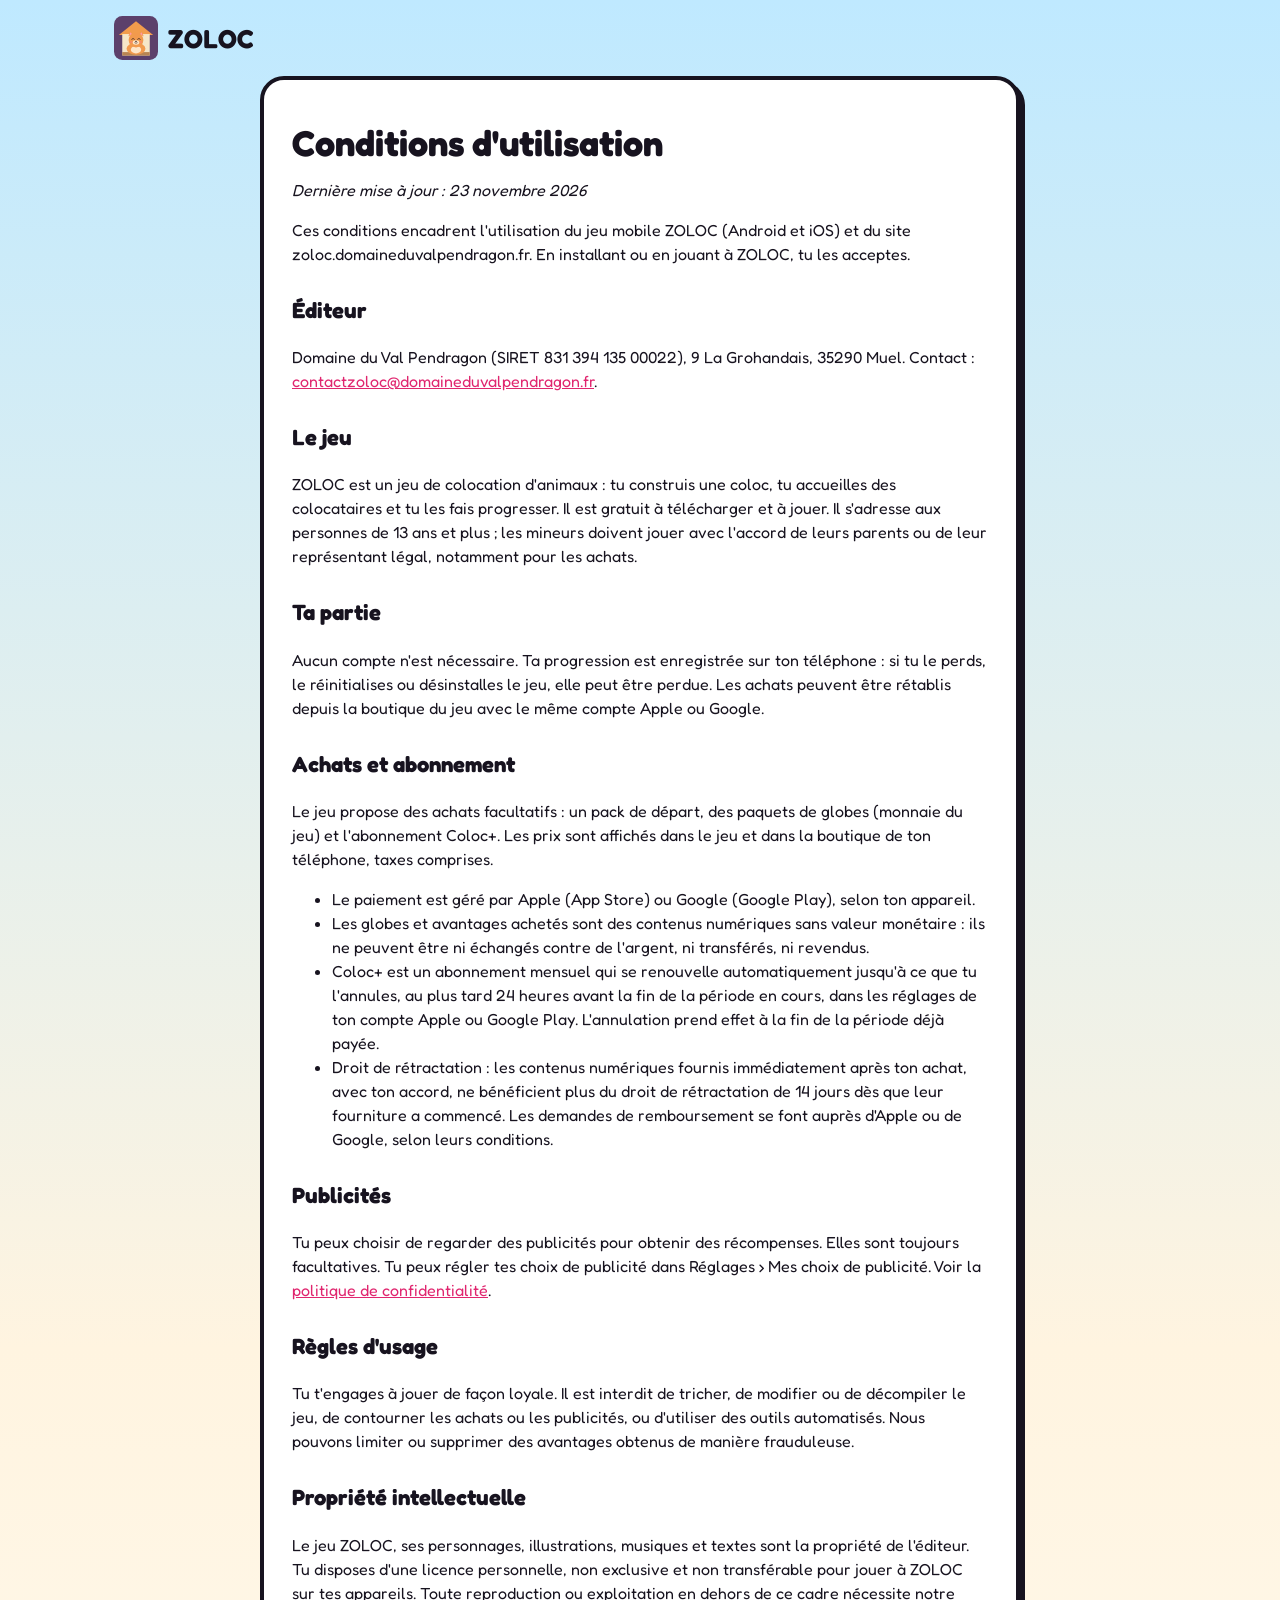
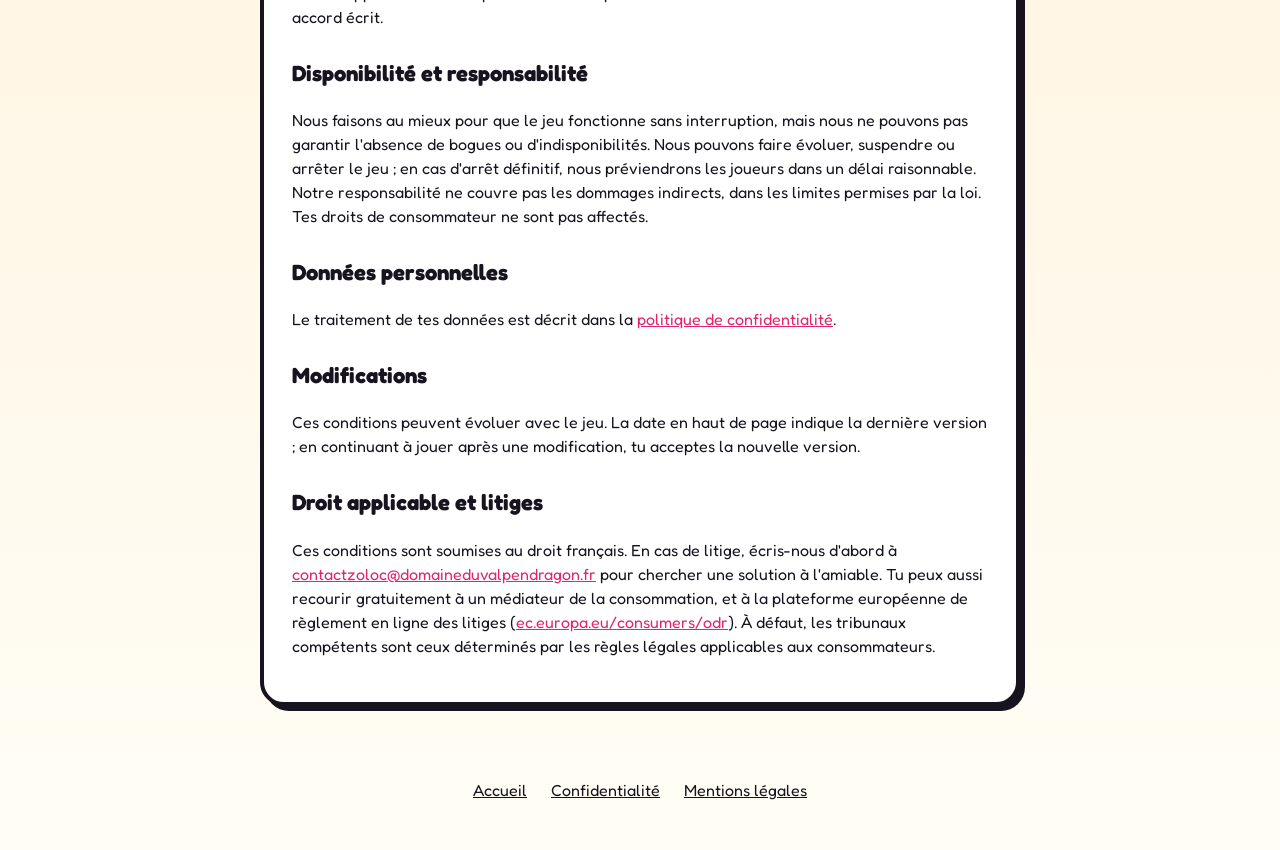
==== conditions.html @ 9883f8b0 "Site : conditions d'utilisation" ====
<!doctype html>
<html lang="fr">
<head>
<meta charset="utf-8">
<meta name="viewport" content="width=device-width, initial-scale=1">
<title>Conditions d'utilisation – ZOLOC</title>
<link rel="icon" href="img/icone.svg">
<link href="https://fonts.googleapis.com/css2?family=Fredoka:wght@400;600;700&display=swap" rel="stylesheet">
<link rel="stylesheet" href="style.css?v=2">
</head>
<body>
<header class="haut">
  <a class="marque" href="/"><img src="img/icone.svg" alt="" width="44" height="44">ZOLOC</a>
</header>
<main class="texte">
<h1>Conditions d'utilisation</h1>
<p><em>Dernière mise à jour : 23 novembre 2026</em></p>

<p>Ces conditions encadrent l'utilisation du jeu mobile ZOLOC (Android et iOS) et du site zoloc.domaineduvalpendragon.fr.
En installant ou en jouant à ZOLOC, tu les acceptes.</p>

<h2>Éditeur</h2>
<p>Domaine du Val Pendragon (SIRET 831 394 135 00022), 9 La Grohandais, 35290 Muel.
Contact : <a href="mailto:contactzoloc@domaineduvalpendragon.fr">contactzoloc@domaineduvalpendragon.fr</a>.</p>

<h2>Le jeu</h2>
<p>ZOLOC est un jeu de colocation d'animaux : tu construis une coloc, tu accueilles des colocataires et tu les fais progresser.
Il est gratuit à télécharger et à jouer. Il s'adresse aux personnes de 13 ans et plus ; les mineurs doivent jouer
avec l'accord de leurs parents ou de leur représentant légal, notamment pour les achats.</p>

<h2>Ta partie</h2>
<p>Aucun compte n'est nécessaire. Ta progression est enregistrée sur ton téléphone : si tu le perds, le réinitialises
ou désinstalles le jeu, elle peut être perdue. Les achats peuvent être rétablis depuis la boutique du jeu
avec le même compte Apple ou Google.</p>

<h2>Achats et abonnement</h2>
<p>Le jeu propose des achats facultatifs : un pack de départ, des paquets de globes (monnaie du jeu) et l'abonnement Coloc+.
Les prix sont affichés dans le jeu et dans la boutique de ton téléphone, taxes comprises.</p>
<ul>
<li>Le paiement est géré par Apple (App Store) ou Google (Google Play), selon ton appareil.</li>
<li>Les globes et avantages achetés sont des contenus numériques sans valeur monétaire : ils ne peuvent être ni échangés
contre de l'argent, ni transférés, ni revendus.</li>
<li>Coloc+ est un abonnement mensuel qui se renouvelle automatiquement jusqu'à ce que tu l'annules, au plus tard
24 heures avant la fin de la période en cours, dans les réglages de ton compte Apple ou Google Play. L'annulation
prend effet à la fin de la période déjà payée.</li>
<li>Droit de rétractation : les contenus numériques fournis immédiatement après ton achat, avec ton accord, ne
bénéficient plus du droit de rétractation de 14 jours dès que leur fourniture a commencé. Les demandes de remboursement
se font auprès d'Apple ou de Google, selon leurs conditions.</li>
</ul>

<h2>Publicités</h2>
<p>Tu peux choisir de regarder des publicités pour obtenir des récompenses. Elles sont toujours facultatives.
Tu peux régler tes choix de publicité dans Réglages › Mes choix de publicité. Voir la
<a href="confidentialite.html">politique de confidentialité</a>.</p>

<h2>Règles d'usage</h2>
<p>Tu t'engages à jouer de façon loyale. Il est interdit de tricher, de modifier ou de décompiler le jeu,
de contourner les achats ou les publicités, ou d'utiliser des outils automatisés. Nous pouvons limiter ou
supprimer des avantages obtenus de manière frauduleuse.</p>

<h2>Propriété intellectuelle</h2>
<p>Le jeu ZOLOC, ses personnages, illustrations, musiques et textes sont la propriété de l'éditeur. Tu disposes d'une
licence personnelle, non exclusive et non transférable pour jouer à ZOLOC sur tes appareils. Toute reproduction
ou exploitation en dehors de ce cadre nécessite notre accord écrit.</p>

<h2>Disponibilité et responsabilité</h2>
<p>Nous faisons au mieux pour que le jeu fonctionne sans interruption, mais nous ne pouvons pas garantir l'absence de
bogues ou d'indisponibilités. Nous pouvons faire évoluer, suspendre ou arrêter le jeu ; en cas d'arrêt définitif, nous
préviendrons les joueurs dans un délai raisonnable. Notre responsabilité ne couvre pas les dommages indirects, dans
les limites permises par la loi. Tes droits de consommateur ne sont pas affectés.</p>

<h2>Données personnelles</h2>
<p>Le traitement de tes données est décrit dans la <a href="confidentialite.html">politique de confidentialité</a>.</p>

<h2>Modifications</h2>
<p>Ces conditions peuvent évoluer avec le jeu. La date en haut de page indique la dernière version ; en continuant
à jouer après une modification, tu acceptes la nouvelle version.</p>

<h2>Droit applicable et litiges</h2>
<p>Ces conditions sont soumises au droit français. En cas de litige, écris-nous d'abord à
<a href="mailto:contactzoloc@domaineduvalpendragon.fr">contactzoloc@domaineduvalpendragon.fr</a> pour chercher une solution à l'amiable.
Tu peux aussi recourir gratuitement à un médiateur de la consommation, et à la plateforme européenne de règlement
en ligne des litiges (<a href="https://ec.europa.eu/consumers/odr">ec.europa.eu/consumers/odr</a>).
À défaut, les tribunaux compétents sont ceux déterminés par les règles légales applicables aux consommateurs.</p>
</main>
<footer>
  <a href="/">Accueil</a>
  <a href="confidentialite.html">Confidentialité</a>
  <a href="mentions-legales.html">Mentions légales</a>
</footer>
</body>
</html>
---- style.css ----
:root {
  --encre: #17131f;
  --creme: #fffdf5;
  --rose: #ff4f9a;
  --rose-fonce: #e0266f;
  --ciel: #bfe9ff;
  --ciel-bas: #fff4e0;
  --gris: #5b5470;
}

* { box-sizing: border-box; }

body {
  margin: 0;
  font-family: "Fredoka", system-ui, sans-serif;
  color: var(--encre);
  background: linear-gradient(180deg, var(--ciel) 0%, var(--ciel-bas) 55%, var(--creme) 100%);
  line-height: 1.5;
}

a { color: var(--rose-fonce); }

.haut {
  display: flex;
  justify-content: space-between;
  align-items: center;
  padding: 16px 24px;
  max-width: 1100px;
  margin: 0 auto;
}
.marque {
  display: flex; align-items: center; gap: 10px;
  font-weight: 700; font-size: 26px; text-decoration: none; color: var(--encre);
}
.haut nav a { margin-left: 18px; text-decoration: none; color: var(--encre); font-weight: 600; }

.hero {
  display: grid;
  grid-template-columns: 1.1fr 1fr;
  gap: 24px;
  align-items: center;
  max-width: 1100px;
  margin: 0 auto;
  padding: 32px 24px 48px;
}
.badge {
  display: inline-block;
  background: #fff;
  border: 3px solid var(--encre);
  border-radius: 999px;
  padding: 4px 14px;
  font-weight: 600;
  box-shadow: 3px 3px 0 var(--encre);
}
h1 { font-size: clamp(40px, 7vw, 68px); line-height: 1.05; margin: 16px 0; }
.intro { font-size: 20px; color: var(--gris); max-width: 32ch; }

.bouton {
  display: inline-block;
  background: var(--rose);
  color: #fff;
  font: 700 20px "Fredoka", sans-serif;
  text-decoration: none;
  border: 4px solid var(--encre);
  border-radius: 18px;
  padding: 12px 24px;
  box-shadow: 4px 4px 0 var(--encre);
  cursor: pointer;
}
.bouton:hover { background: var(--rose-fonce); }
.bouton:disabled { opacity: .6; cursor: wait; }

.hero-animaux { display: flex; align-items: flex-end; justify-content: center; gap: 0; min-height: 300px; }
.hero-animaux img { min-width: 0; filter: drop-shadow(0 10px 12px rgba(0,0,0,.15)); }
.a1 { width: 40%; }
.a2 { width: 30%; margin-left: -4%; }
.a3 { width: 34%; margin-left: -4%; }

.cartes {
  display: grid;
  grid-template-columns: repeat(3, 1fr);
  gap: 20px;
  max-width: 1100px;
  margin: 0 auto;
  padding: 24px;
}
.cartes article {
  background: #fff;
  border: 4px solid var(--encre);
  border-radius: 24px;
  padding: 20px;
  box-shadow: 5px 5px 0 var(--encre);
  text-align: center;
}
.cartes img { width: 150px; height: 150px; object-fit: contain; }
.cartes h2 { margin: 8px 0 4px; font-size: 24px; }
.cartes p { margin: 0; color: var(--gris); }

.liste {
  max-width: 640px;
  margin: 40px auto;
  padding: 28px 24px;
  text-align: center;
  background: #fff;
  border: 4px solid var(--encre);
  border-radius: 28px;
  box-shadow: 6px 6px 0 var(--encre);
}
.liste h2 { font-size: 30px; margin: 0 0 8px; }
.liste form { display: flex; gap: 10px; margin-top: 16px; }
.liste input[type=email] {
  flex: 1;
  min-width: 0;
  font: 400 18px "Fredoka", sans-serif;
  padding: 12px 16px;
  border: 3px solid var(--encre);
  border-radius: 14px;
}
#message { min-height: 1.5em; font-weight: 600; }
.petit { font-size: 14px; color: var(--gris); }
.cache { position: absolute; left: -9999px; width: 1px; height: 1px; overflow: hidden; }

footer {
  text-align: center;
  padding: 32px 16px 48px;
}
footer a { margin: 0 10px; color: var(--encre); }

/* Pages de texte (confidentialité, mentions légales) */
.texte {
  max-width: 760px;
  margin: 0 auto 40px;
  padding: 28px;
  background: #fff;
  border: 4px solid var(--encre);
  border-radius: 24px;
  box-shadow: 5px 5px 0 var(--encre);
}
.texte h1 { font-size: 36px; }
.texte h2 { font-size: 22px; margin-top: 28px; }
.texte table { border-collapse: collapse; width: 100%; font-size: 15px; }
.texte th, .texte td { border: 1px solid #ddd; padding: 8px; text-align: left; vertical-align: top; }

@media (max-width: 760px) {
  .hero { grid-template-columns: 1fr; padding-top: 8px; }
  .hero-animaux { min-height: 0; }
  .cartes { grid-template-columns: 1fr; }
  .liste form { flex-direction: column; }
  .haut nav a { margin-left: 10px; }
  .texte { margin: 0 16px 32px; padding: 20px; }
  .texte table { display: block; overflow-x: auto; }
}
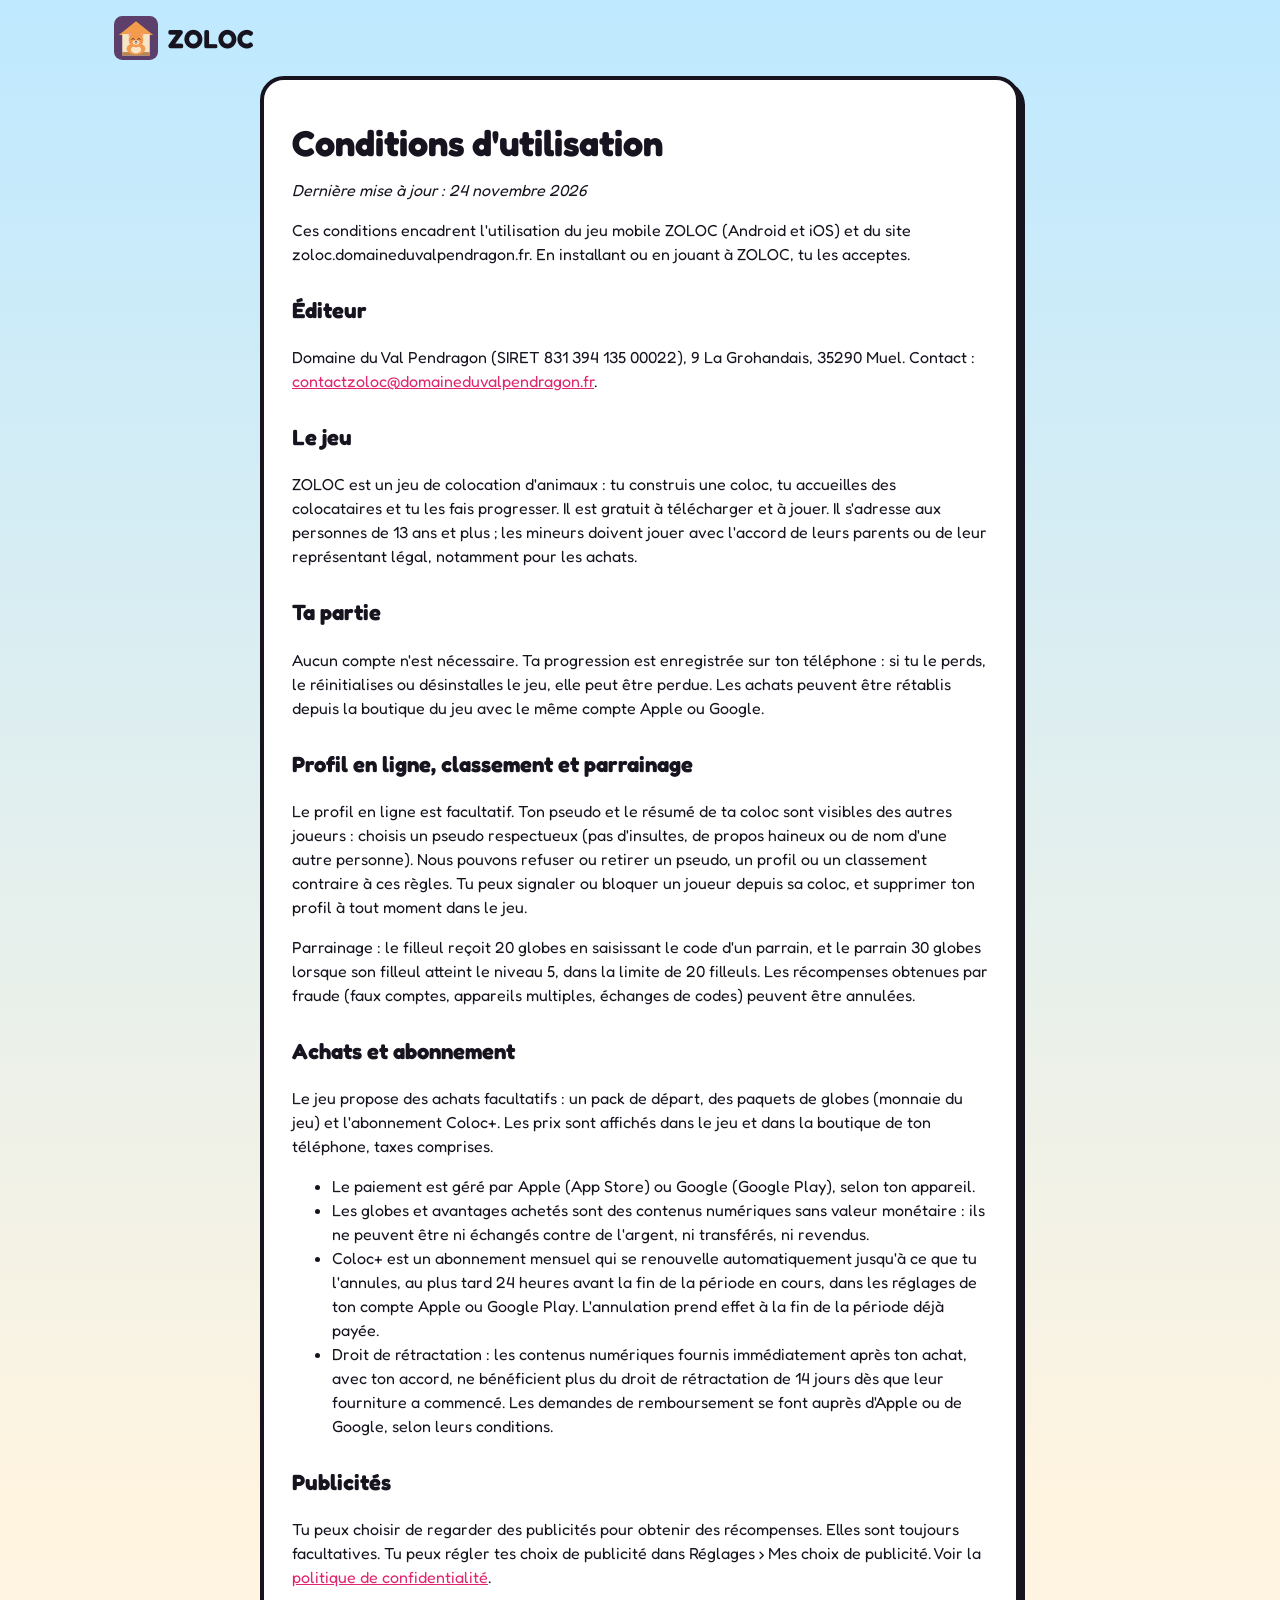
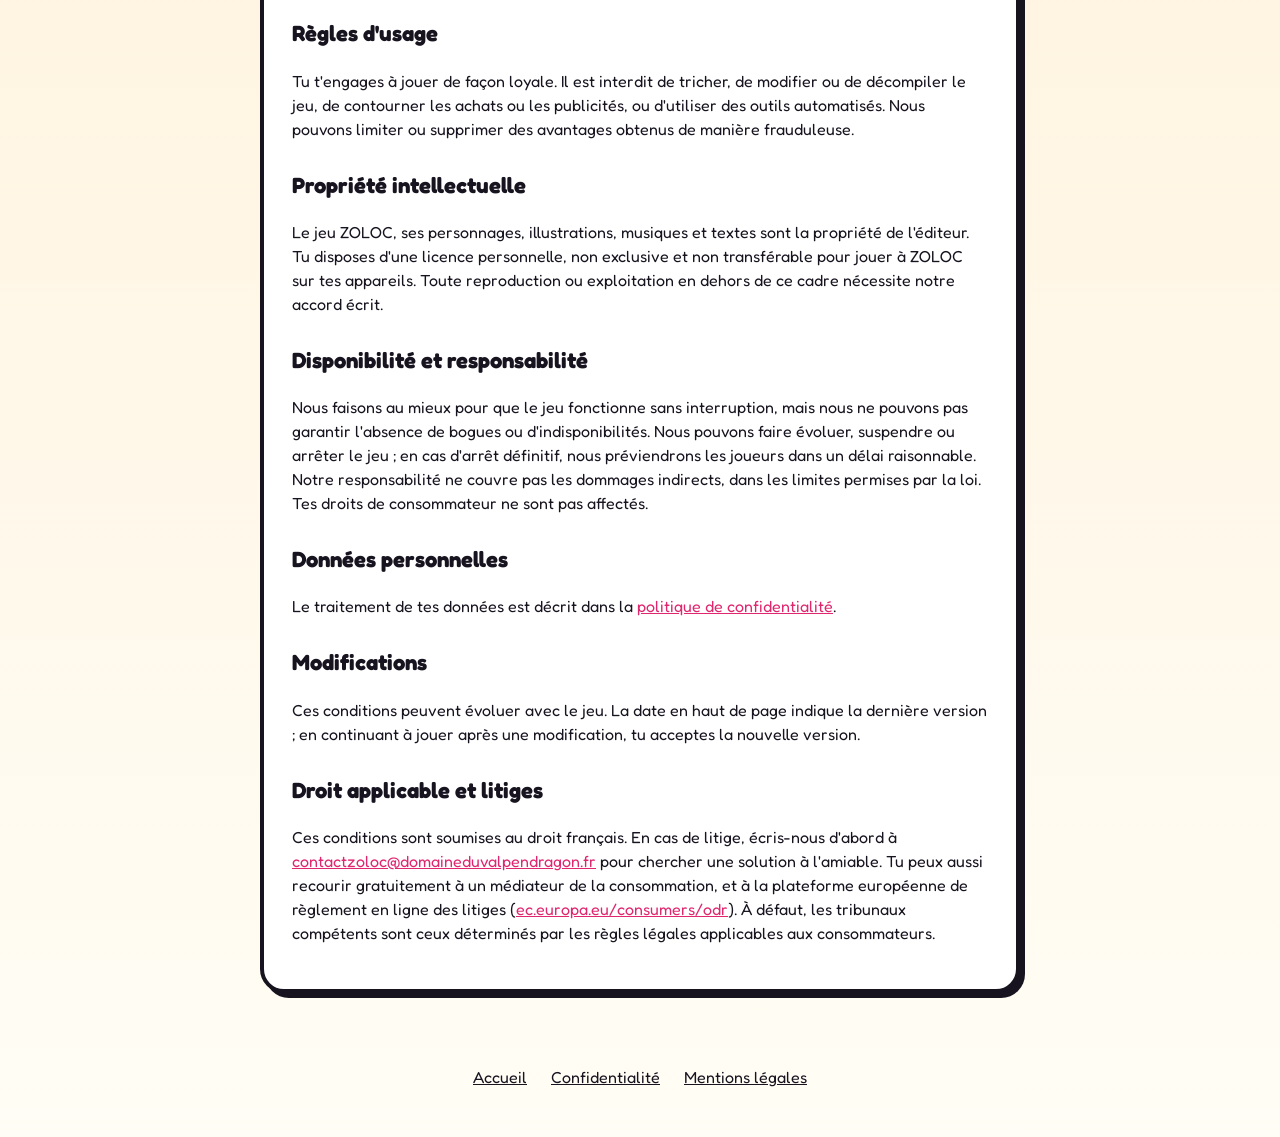
==== commit 1ccc0aa4: "Site : page d'invitation, profil en ligne et parrainage dans la confidentialité et les conditions" ====
--- a/conditions.html
+++ b/conditions.html
@@ -14,7 +14,7 @@
 </header>
 <main class="texte">
 <h1>Conditions d'utilisation</h1>
-<p><em>Dernière mise à jour : 23 novembre 2026</em></p>
+<p><em>Dernière mise à jour : 24 novembre 2026</em></p>
 
 <p>Ces conditions encadrent l'utilisation du jeu mobile ZOLOC (Android et iOS) et du site zoloc.domaineduvalpendragon.fr.
 En installant ou en jouant à ZOLOC, tu les acceptes.</p>
@@ -32,6 +32,10 @@
 <p>Aucun compte n'est nécessaire. Ta progression est enregistrée sur ton téléphone : si tu le perds, le réinitialises
 ou désinstalles le jeu, elle peut être perdue. Les achats peuvent être rétablis depuis la boutique du jeu
 avec le même compte Apple ou Google.</p>
+
+<h2>Profil en ligne, classement et parrainage</h2>
+<p>Le profil en ligne est facultatif. Ton pseudo et le résumé de ta coloc sont visibles des autres joueurs : choisis un pseudo respectueux (pas d'insultes, de propos haineux ou de nom d'une autre personne). Nous pouvons refuser ou retirer un pseudo, un profil ou un classement contraire à ces règles. Tu peux signaler ou bloquer un joueur depuis sa coloc, et supprimer ton profil à tout moment dans le jeu.</p>
+<p>Parrainage : le filleul reçoit 20 globes en saisissant le code d'un parrain, et le parrain 30 globes lorsque son filleul atteint le niveau 5, dans la limite de 20 filleuls. Les récompenses obtenues par fraude (faux comptes, appareils multiples, échanges de codes) peuvent être annulées.</p>
 
 <h2>Achats et abonnement</h2>
 <p>Le jeu propose des achats facultatifs : un pack de départ, des paquets de globes (monnaie du jeu) et l'abonnement Coloc+.
